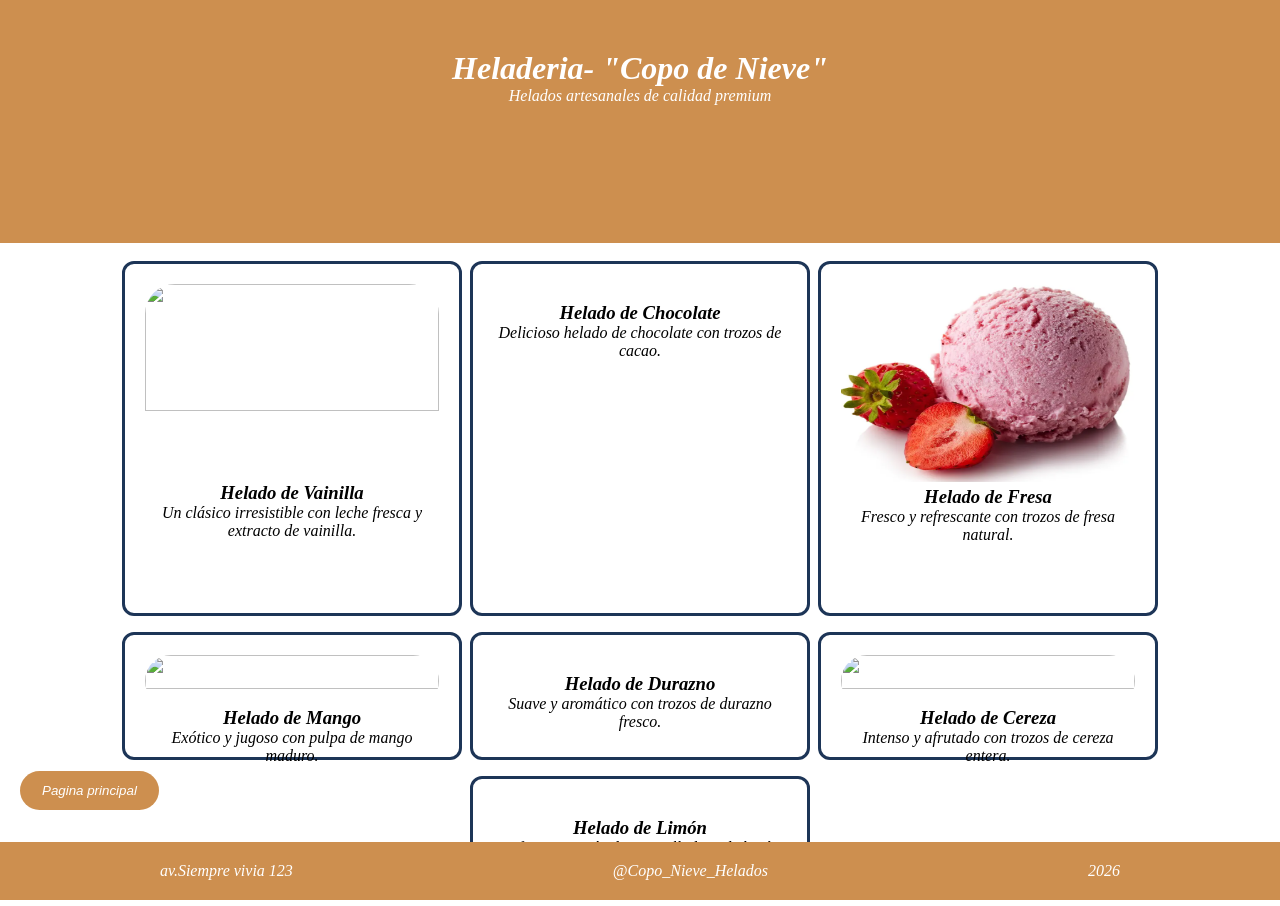
==== productos.html @ 20257e0b "primer commit" ====
<!DOCTYPE html>
<html lang="en">
<head>
    <meta charset="UTF-8">
    <meta name="viewport" content="width=device-width, initial-scale=1.0">
    <title>Heladeria-Productos</title>
    <link rel="stylesheet" href="./style.css">
</head>
<body>
    <header class="hero">
        <h1><b>Heladeria- "Copo de Nieve"</b></h1>
        <p>Helados artesanales de calidad premium</p>
    </header>
    <main id="productos">
        <div class="producto">
            <img src="./img/h.vainilla.jpg" alt="" class="grande">
            <h3>Helado de Vainilla</h3>
            <p>Un clásico irresistible con leche fresca y extracto de vainilla.</p>
        </div>
        <div class="producto">
            <img src="./img/h.chocolate.webp" alt="">
            <h3>Helado de Chocolate</h3>
            <p>Delicioso helado de chocolate con trozos de cacao.</p>
        </div>
        <div class="producto">
            <img src="./img/h.fresa 2.0.png" alt="" class="grande">
            <h3>Helado de Fresa</h3>
            <p>Fresco y refrescante con trozos de fresa natural.</p>
        </div>
        <div class="producto">
            <img src="./img/h.mango.jpg" alt="" class="grande">
            <h3>Helado de Mango</h3>
            <p>Exótico y jugoso con pulpa de mango maduro.</p>
        </div>
        <div class="producto">
            <img src="./img/h.Durazno.avif" alt="">
            <h3>Helado de Durazno</h3>
            <p>Suave y aromático con trozos de durazno fresco.</p>
        </div>
        <div class="producto">
            <img src="./img/h.cereza.jpg" alt="" class="grande">
            <h3>Helado de Cereza</h3>
            <p>Intenso y afrutado con trozos de cereza entera.</p>
        </div>
        <div class="producto">
            <img src="./img/h.Limon.avif" alt="">
            <h3>Helado de Limón</h3>
            <p>Refrescante y ácido con ralladura de limón natural.</p>
        </div>
    </main>
    <button class="btn principal">
        <a href="./index.html">Pagina principal</a>
    </button>
    <footer>
        <p>av.Siempre vivia 123</p>
        <p>@Copo_Nieve_Helados</p>
        <p>2026</p>
    </footer>
</body>
</html>
---- style.css ----
*{
    margin: 0;
    padding: 0;
    box-sizing: border-box;
    font-style: italic;
}
:root{
    --color-fondo: #cd8f4f;
    --color-texto: #FFF;
}
.hero {
    /*background-image: url('./img/WhatsApp\ Image\ 2026-09-27\ at\ 19.45.23.jpeg');*/
    background-size: cover;
    background-position: center;
    background-repeat: no-repeat;
    height: 27vh;
    background-attachment: fixed;
    background-color: var(--color-fondo);
    color: var(--color-texto)       ;
    text-align: center;
    padding: 50px 0;
    margin-bottom: 10px;

}
.links{
    display:flex;
    justify-content: space-around;
    text-decoration: none;
    color: white;
}
footer {
    background-color: var(--color-fondo);
    color: var(--color-texto);
    text-align: center;
    padding: 20px 0;
    display:flex;
    justify-content:space-around;
    
    position: fixed;
    bottom: 0;
    left: 0;
    width: 100%;
}
.btn{
    background-color: var(--color-fondo);
    border-radius: 20px;
    border: 2px solid transparent;
    padding: 10px 20px;
    left: 300px;
}
.btn a{
    text-decoration: none;
    color: white;
}
#formulario form{
    display:flex;
    flex-direction: column;
    align-items: center;
    justify-content: center;
    bottom: 20px;
    top: 20px;
}
#enviar{
    background-color: #8B6B4A;
    color: white;
}
.btn,
.principal{
    display:flex;
    flex-direction: column;
    align-items: center;
    justify-content: center;
    background-color: var(--color-fondo);
    color: white;
    position: fixed;
    bottom: 90px;
    left:20px;
}
#nosotros{
    display:flex;
    flex-direction: column;
    align-items: center;
    justify-content: center;
    position: absolute;
    background-color: var(--color-fondo);
    color: var(--color-texto);
    border-radius: 30px;
    padding: 20px;
    font-style: italic;
    position:fixed;
    bottom: 65px;
    left: 10px;
    right: 10px;
}
#productos{
    display:flex;
    flex-direction: row;
    flex-wrap: wrap;
    justify-content: center;
    padding: 0;
}
.producto{
    background-color: #ffffff;
    width: 340px;
    margin: 8px 4px;
    padding: 20px;
    border: 3px solid #1d3557;
    border-radius: 12px;
    text-align: center;
}
.producto img{
    width: 100%;
    height: auto;
    border-radius: 30px;
    align-items: center;
}
.producto .grande{
    width: 100%;
    height: 64%;
    border-radius: 30px;
    align-items: center;
}
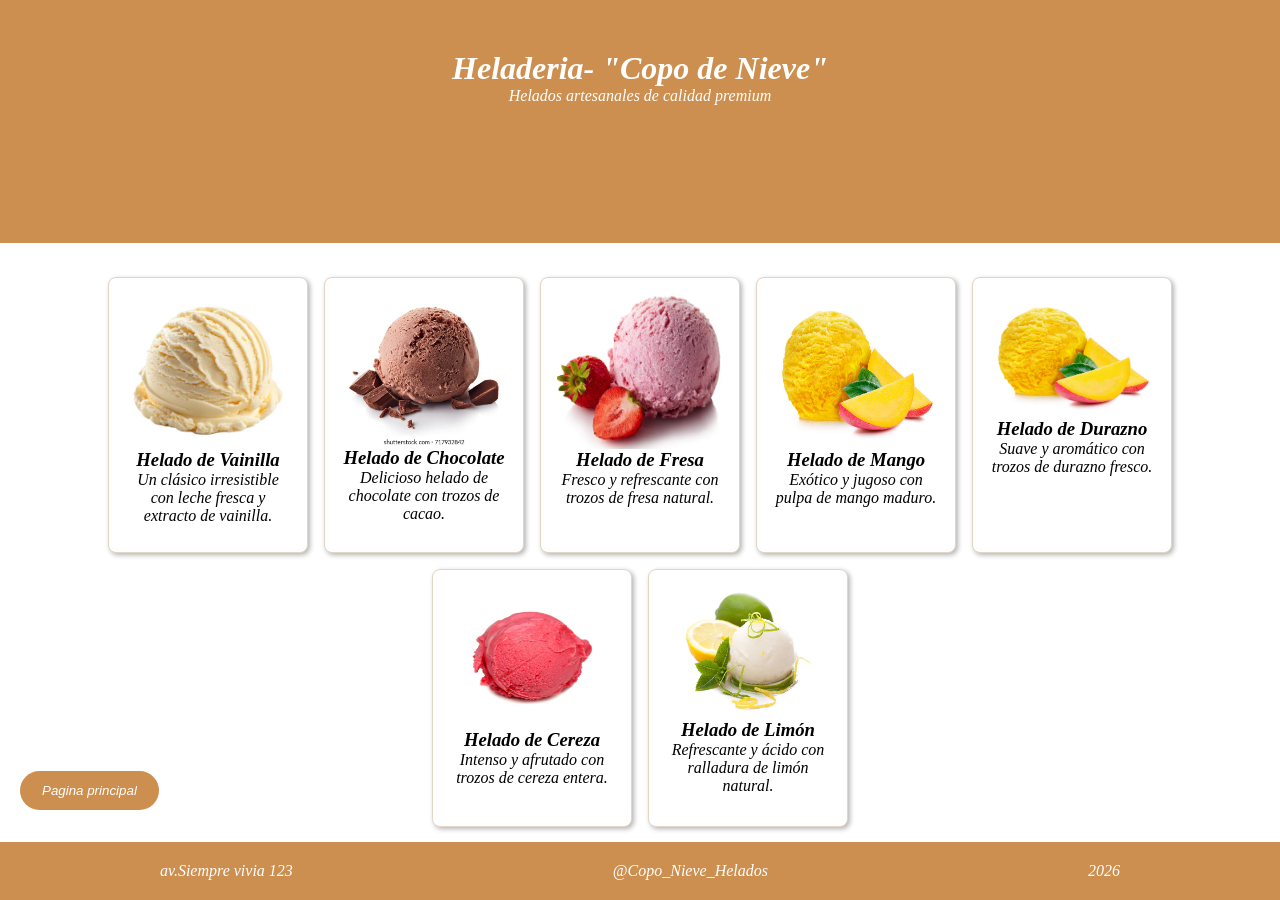
==== commit ec0e82ab: "primer commit" ====
--- a/productos.html
+++ b/productos.html
@@ -11,42 +11,52 @@
         <h1><b>Heladeria- "Copo de Nieve"</b></h1>
         <p>Helados artesanales de calidad premium</p>
     </header>
-    <main id="productos">
-        <div class="producto">
-            <img src="./img/h.vainilla.jpg" alt="" class="grande">
+    <main>
+       <section class="productos">
+
+        <article class="producto">
+            <img src="./img/h.vainilla.avif" alt="" class="grande">
             <h3>Helado de Vainilla</h3>
             <p>Un clásico irresistible con leche fresca y extracto de vainilla.</p>
-        </div>
-        <div class="producto">
+        </article>
+
+        <article class="producto">
             <img src="./img/h.chocolate.webp" alt="">
             <h3>Helado de Chocolate</h3>
             <p>Delicioso helado de chocolate con trozos de cacao.</p>
-        </div>
-        <div class="producto">
-            <img src="./img/h.fresa 2.0.png" alt="" class="grande">
+        </article>
+
+        <article class="producto">
+            <img src="./img//h.fresa 2.0.png" alt="" class="grande">
             <h3>Helado de Fresa</h3>
             <p>Fresco y refrescante con trozos de fresa natural.</p>
-        </div>
-        <div class="producto">
+        </article>
+
+        <article class="producto">
             <img src="./img/h.mango.jpg" alt="" class="grande">
             <h3>Helado de Mango</h3>
             <p>Exótico y jugoso con pulpa de mango maduro.</p>
-        </div>
-        <div class="producto">
-            <img src="./img/h.Durazno.avif" alt="">
+        </article>
+
+        <article class="producto">
+            <img src="./img/h.durazno.webp" alt="">
             <h3>Helado de Durazno</h3>
             <p>Suave y aromático con trozos de durazno fresco.</p>
-        </div>
-        <div class="producto">
+        </article>
+
+        <article class="producto">
             <img src="./img/h.cereza.jpg" alt="" class="grande">
             <h3>Helado de Cereza</h3>
             <p>Intenso y afrutado con trozos de cereza entera.</p>
-        </div>
-        <div class="producto">
-            <img src="./img/h.Limon.avif" alt="">
+        </article>
+
+        <article class="producto">
+            <img src="./img/h.limon.jpg" alt="">
             <h3>Helado de Limón</h3>
             <p>Refrescante y ácido con ralladura de limón natural.</p>
-        </div>
+        </article>
+        
+       </section>
     </main>
     <button class="btn principal">
         <a href="./index.html">Pagina principal</a>
--- a/style.css
+++ b/style.css
@@ -16,17 +16,21 @@
     height: 27vh;
     background-attachment: fixed;
     background-color: var(--color-fondo);
-    color: var(--color-texto)       ;
+    color: var(--color-texto);
     text-align: center;
     padding: 50px 0;
     margin-bottom: 10px;
 
 }
-.links{
+.links a{
     display:flex;
-    justify-content: space-around;
+    justify-content:space-between;
     text-decoration: none;
     color: white;
+    background-color: var(--color-fondo);
+    align-items: center;
+    padding: 10px 20px;
+    gap: 16px;
 }
 footer {
     background-color: var(--color-fondo);
@@ -92,20 +96,23 @@
     left: 10px;
     right: 10px;
 }
-#productos{
-    display:flex;
-    flex-direction: row;
-    flex-wrap: wrap;
-    justify-content: center;
-    padding: 0;
+.productos{
+    display: flex;
+  flex-wrap: wrap;
+  justify-content: center;
+  gap: 16px;
+  padding: 24px;
 }
 .producto{
-    background-color: #ffffff;
-    width: 340px;
-    margin: 8px 4px;
-    padding: 20px;
-    border: 3px solid #1d3557;
-    border-radius: 12px;
+    display: flex;
+    flex-direction: column;
+    align-items: center;
+    background-color: #fff;
+    border: 1px solid #e5d5c5;
+    border-radius: 8px;
+    padding: 16px;
+    width: 200px;
+    box-shadow: 2px 2px 5px rgba(0, 0, 0, 0.3);
     text-align: center;
 }
 .producto img{
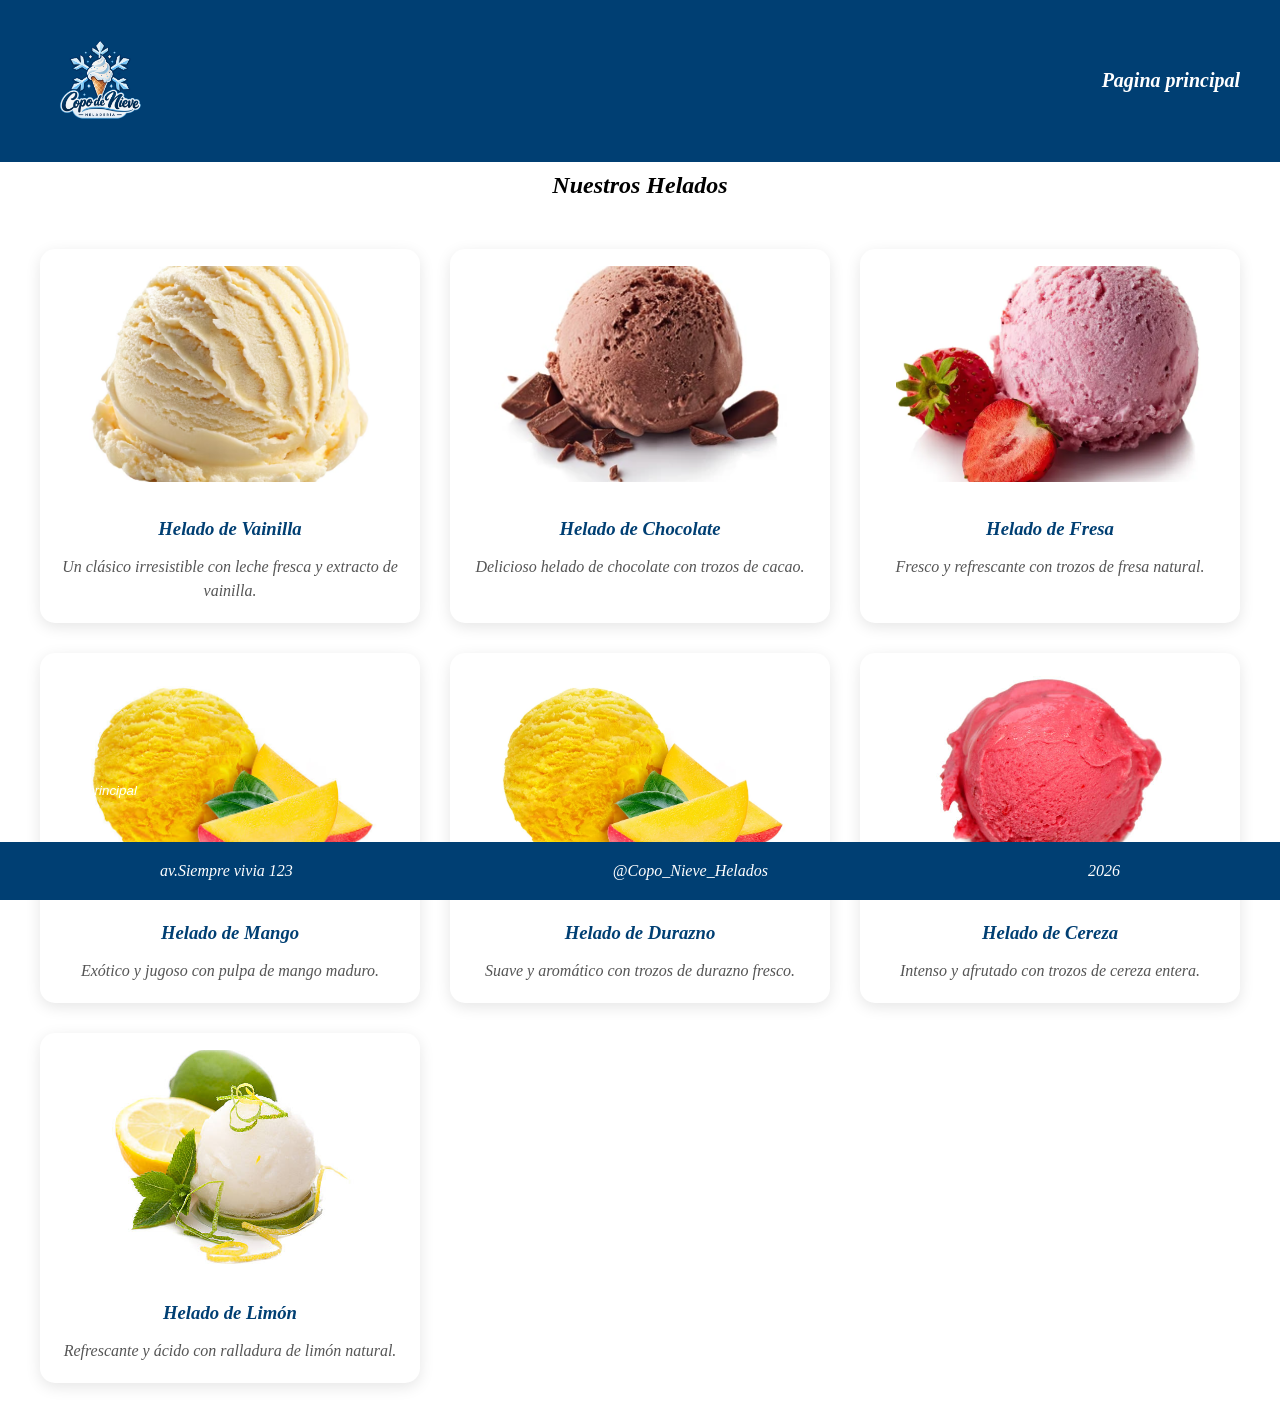
==== commit ac0d00d0: "colores cambiados, links mejorados ..etc" ====
--- a/productos.html
+++ b/productos.html
@@ -1,70 +1,75 @@
-<!DOCTYPE html>
-<html lang="en">
-<head>
-    <meta charset="UTF-8">
-    <meta name="viewport" content="width=device-width, initial-scale=1.0">
-    <title>Heladeria-Productos</title>
-    <link rel="stylesheet" href="./style.css">
-</head>
-<body>
-    <header class="hero">
-        <h1><b>Heladeria- "Copo de Nieve"</b></h1>
-        <p>Helados artesanales de calidad premium</p>
-    </header>
-    <main>
-       <section class="productos">
-
-        <article class="producto">
-            <img src="./img/h.vainilla.avif" alt="" class="grande">
-            <h3>Helado de Vainilla</h3>
-            <p>Un clásico irresistible con leche fresca y extracto de vainilla.</p>
-        </article>
-
-        <article class="producto">
-            <img src="./img/h.chocolate.webp" alt="">
-            <h3>Helado de Chocolate</h3>
-            <p>Delicioso helado de chocolate con trozos de cacao.</p>
-        </article>
-
-        <article class="producto">
-            <img src="./img//h.fresa 2.0.png" alt="" class="grande">
-            <h3>Helado de Fresa</h3>
-            <p>Fresco y refrescante con trozos de fresa natural.</p>
-        </article>
-
-        <article class="producto">
-            <img src="./img/h.mango.jpg" alt="" class="grande">
-            <h3>Helado de Mango</h3>
-            <p>Exótico y jugoso con pulpa de mango maduro.</p>
-        </article>
-
-        <article class="producto">
-            <img src="./img/h.durazno.webp" alt="">
-            <h3>Helado de Durazno</h3>
-            <p>Suave y aromático con trozos de durazno fresco.</p>
-        </article>
-
-        <article class="producto">
-            <img src="./img/h.cereza.jpg" alt="" class="grande">
-            <h3>Helado de Cereza</h3>
-            <p>Intenso y afrutado con trozos de cereza entera.</p>
-        </article>
-
-        <article class="producto">
-            <img src="./img/h.limon.jpg" alt="">
-            <h3>Helado de Limón</h3>
-            <p>Refrescante y ácido con ralladura de limón natural.</p>
-        </article>
-        
-       </section>
-    </main>
-    <button class="btn principal">
-        <a href="./index.html">Pagina principal</a>
-    </button>
-    <footer>
-        <p>av.Siempre vivia 123</p>
-        <p>@Copo_Nieve_Helados</p>
-        <p>2026</p>
-    </footer>
-</body>
+<!DOCTYPE html>
+<html lang="en">
+<head>
+    <meta charset="UTF-8">
+    <meta name="viewport" content="width=device-width, initial-scale=1.0">
+    <title>Heladeria-Productos</title>
+    <link rel="stylesheet" href="./style.css">
+</head>
+<body>
+    <header class="hero">
+        <img src="./img/Logo (2).png" alt="" class="logo">
+        <nav>
+            <ul class="lista">
+                <li><a href="./index.html">Pagina principal</a></li>
+            </ul>
+        </nav>
+    </header>
+    <main>
+        <h2 style="text-align: center; padding: 10px;">Nuestros Helados</h2>
+       <section class="productos">
+
+        <article class="producto">
+            <img src="./img/h.vainilla.avif" alt="" class="grande">
+            <h3>Helado de Vainilla</h3>
+            <p>Un clásico irresistible con leche fresca y extracto de vainilla.</p>
+        </article>
+
+        <article class="producto">
+            <img src="./img/h.chocolate.webp" alt="">
+            <h3>Helado de Chocolate</h3>
+            <p>Delicioso helado de chocolate con trozos de cacao.</p>
+        </article>
+
+        <article class="producto">
+            <img src="./img//h.fresa 2.0.png" alt="" class="grande">
+            <h3>Helado de Fresa</h3>
+            <p>Fresco y refrescante con trozos de fresa natural.</p>
+        </article>
+
+        <article class="producto">
+            <img src="./img/h.mango.jpg" alt="" class="grande">
+            <h3>Helado de Mango</h3>
+            <p>Exótico y jugoso con pulpa de mango maduro.</p>
+        </article>
+
+        <article class="producto">
+            <img src="./img/h.durazno.webp" alt="">
+            <h3>Helado de Durazno</h3>
+            <p>Suave y aromático con trozos de durazno fresco.</p>
+        </article>
+
+        <article class="producto">
+            <img src="./img/h.cereza.jpg" alt="" class="grande">
+            <h3>Helado de Cereza</h3>
+            <p>Intenso y afrutado con trozos de cereza entera.</p>
+        </article>
+
+        <article class="producto">
+            <img src="./img/h.limon.jpg" alt="">
+            <h3>Helado de Limón</h3>
+            <p>Refrescante y ácido con ralladura de limón natural.</p>
+        </article>
+        
+       </section>
+    </main>
+    <button class="btn principal">
+        <a href="./index.html">Pagina principal</a>
+    </button>
+    <footer>
+        <p>av.Siempre vivia 123</p>
+        <p>@Copo_Nieve_Helados</p>
+        <p>2026</p>
+    </footer>
+</body>
 </html>
--- a/style.css
+++ b/style.css
@@ -1,129 +1,266 @@
-*{
-    margin: 0;
-    padding: 0;
-    box-sizing: border-box;
-    font-style: italic;
-}
-:root{
-    --color-fondo: #cd8f4f;
-    --color-texto: #FFF;
-}
-.hero {
-    /*background-image: url('./img/WhatsApp\ Image\ 2026-09-27\ at\ 19.45.23.jpeg');*/
-    background-size: cover;
-    background-position: center;
-    background-repeat: no-repeat;
-    height: 27vh;
-    background-attachment: fixed;
-    background-color: var(--color-fondo);
-    color: var(--color-texto);
-    text-align: center;
-    padding: 50px 0;
-    margin-bottom: 10px;
-
-}
-.links a{
-    display:flex;
-    justify-content:space-between;
-    text-decoration: none;
-    color: white;
-    background-color: var(--color-fondo);
-    align-items: center;
-    padding: 10px 20px;
-    gap: 16px;
-}
-footer {
-    background-color: var(--color-fondo);
-    color: var(--color-texto);
-    text-align: center;
-    padding: 20px 0;
-    display:flex;
-    justify-content:space-around;
-    
-    position: fixed;
-    bottom: 0;
-    left: 0;
-    width: 100%;
-}
-.btn{
-    background-color: var(--color-fondo);
-    border-radius: 20px;
-    border: 2px solid transparent;
-    padding: 10px 20px;
-    left: 300px;
-}
-.btn a{
-    text-decoration: none;
-    color: white;
-}
-#formulario form{
-    display:flex;
-    flex-direction: column;
-    align-items: center;
-    justify-content: center;
-    bottom: 20px;
-    top: 20px;
-}
-#enviar{
-    background-color: #8B6B4A;
-    color: white;
-}
-.btn,
-.principal{
-    display:flex;
-    flex-direction: column;
-    align-items: center;
-    justify-content: center;
-    background-color: var(--color-fondo);
-    color: white;
-    position: fixed;
-    bottom: 90px;
-    left:20px;
-}
-#nosotros{
-    display:flex;
-    flex-direction: column;
-    align-items: center;
-    justify-content: center;
-    position: absolute;
-    background-color: var(--color-fondo);
-    color: var(--color-texto);
-    border-radius: 30px;
-    padding: 20px;
-    font-style: italic;
-    position:fixed;
-    bottom: 65px;
-    left: 10px;
-    right: 10px;
-}
-.productos{
-    display: flex;
-  flex-wrap: wrap;
-  justify-content: center;
-  gap: 16px;
-  padding: 24px;
-}
-.producto{
-    display: flex;
-    flex-direction: column;
-    align-items: center;
-    background-color: #fff;
-    border: 1px solid #e5d5c5;
-    border-radius: 8px;
-    padding: 16px;
-    width: 200px;
-    box-shadow: 2px 2px 5px rgba(0, 0, 0, 0.3);
-    text-align: center;
-}
-.producto img{
-    width: 100%;
-    height: auto;
-    border-radius: 30px;
-    align-items: center;
-}
-.producto .grande{
-    width: 100%;
-    height: 64%;
-    border-radius: 30px;
-    align-items: center;
-}+*{
+    margin: 0;
+    padding: 0;
+    box-sizing: border-box;
+    font-style: italic;
+}
+body{
+    margin: 0;
+    padding: 0;
+    min-height: 100vh;
+}
+:root{
+    --azul-principal: #003F73;
+    --azul-secundario: #1E73A8;
+    --celeste: #74B9E0;
+    --blanco: #FFFFFF;
+    --crema: #F7F3ED;
+    --gris-claro: #EDF4F8;
+    --texto: #2C3E50;
+}
+.links{
+    width: 100%;
+    padding: 4px;
+    border-bottom: 2px solid var();
+    background-color: var(--color-fondo);
+    box-sizing: border-box;
+
+}
+ul{
+    width: 100%;
+    display: flex;
+    justify-content: space-evenly;
+    align-items: center;
+    list-style: none;
+    padding: 0;
+}
+a {
+  text-decoration: none;
+  color: white;
+  position: relative;
+}
+img{
+    width: 100px;
+    max-width: 90%;
+    height: auto;
+    padding: 17px;
+}
+.hero{
+    width: 100%;
+    padding: 20px 40px;
+    border-bottom: 2px solid var(--azul-principal);
+    background-color: var(--azul-principal);
+    box-sizing: border-box;
+
+    display: flex;
+    justify-content: space-between;
+    align-items: center;
+
+    color: var(--blanco);
+    font-size: 20px;
+
+    
+    position: sticky;
+    top: 0;
+    z-index: 1000;
+}
+
+.lista{
+    display: flex;
+    gap: 40px;
+    list-style: none;
+    margin: 0;
+    padding: 0;
+}
+.lista a{
+    color: var(--blanco);
+    text-decoration: none;
+    font-weight: 600;
+    transition: color 0.3s ease;
+}
+footer {
+    background-color: var(--azul-principal);
+    color: var(--blanco);
+    text-align: center;
+    padding: 20px 0;
+    display:flex;
+    justify-content:space-around;
+    
+    position: fixed;
+    bottom: 0;
+    left: 0;
+    width: 100%;
+}
+.btn{
+    background-color: var(--color-fondo);
+    border-radius: 20px;
+    border: 2px solid transparent;
+    padding: 10px 20px;
+    left: 300px;
+}
+.btn a{
+    text-decoration: none;
+    color: white;
+}
+#formulario{
+    border: 2px solid var(--azul-secundario);
+    border-radius: 10px;
+    text-align: center;
+    justify-content: space-between;
+    margin: 20px auto;
+    display: flex;
+    position: relative;
+    flex-direction: column;
+    bottom: 0;
+    width: 355px;
+}
+#formulario form{
+    display:flex;
+    flex-direction: column;
+    align-items: center;
+    justify-content: center;
+    bottom: 20px;
+    top: 20px;
+}
+#enviar{
+    background-color: var(--azul-secundario);
+    color: white;
+}
+.btn,
+.principal{
+    display:flex;
+    flex-direction: column;
+    align-items: center;
+    justify-content: center;
+    background-color: var(--color-fondo);
+    color: white;
+    position: fixed;
+    bottom: 90px;
+    left:20px;
+}
+.nosotros{
+    max-width: 900px;
+    margin: 80px auto;
+    padding: 40px;
+    text-align: center;
+    background-color: var(--azul-secundario);
+    border-radius: 20px;
+}
+
+.nosotros h2{
+    color: var(--gris-claro);
+    font-size: 2.5rem;
+    margin-bottom: 20px;
+}
+
+.nosotros p{
+    color: var(--blanco);
+    font-size: 1.1rem;
+    line-height: 1.8;
+}
+/*
+.productos{/*
+    display: flex;
+  flex-wrap: wrap;
+  justify-content: center;
+  gap: 16px;
+  padding: 50px;
+  
+  display: flex;
+  flex-wrap: wrap;
+  gap: 16px;
+  padding: 0 24px 24px;
+}
+.producto{
+    display: flex;
+    flex-direction: column;
+    align-items: center;
+    background-color: #fff;
+    border: 1px solid #e5d5c5;
+    border-radius: 8px;
+    padding: 16px;
+    width: 180px;
+    box-shadow: 2px 2px 5px rgba(0, 0, 0, 0.3);
+    text-align: center;
+}
+.producto img{
+    width: 100%;
+    height: auto;
+    border-radius: 30px;
+    align-items: center;
+}
+.producto .grande{
+    width: 100%;
+    height: 64%;
+    border-radius: 30px;
+    align-items: center;
+}*/
+.productos{
+    display: grid;
+    grid-template-columns: repeat(auto-fit, minmax(280px, 1fr));
+    gap: 30px;
+    padding: 40px;
+    max-width: 1400px;
+    margin: 0 auto;
+    background-color: var(--blanco);
+}
+.producto{
+    background-color: white;
+    border-radius: 15px;
+    overflow: hidden;
+    text-align: center;
+    box-shadow: 0 4px 15px rgba(0,0,0,0.1);
+    transition: transform 0.3s ease, box-shadow 0.3s ease;
+}
+.producto img{
+    width: 100%;
+    height: 250px;
+    object-fit: cover;
+}
+.producto h3{
+    color: var(--azul-principal);
+    margin: 15px 0;
+}
+.producto p{
+    padding: 0 15px 20px;
+    color: #555;
+    line-height: 1.5;
+}
+
+.logo img{
+    transition: transform 0.3s ease;
+}
+.logo{
+    width: 120px;
+    height: auto;
+}
+nav{
+    flex-shrink: 0;
+}
+.nosotros,
+#formulario{
+    margin: 50px auto;
+}
+
+.logo img:hover{
+    transform: scale(1.05);
+}
+a::before {
+  content: "";
+  width: 0%;
+  border-bottom: 2px solid white;
+  position: absolute;
+  bottom: -2px;
+  transition: all 0.3s;
+}
+a:hover::before {
+  width: 100%;
+}
+
+.lista a:hover{
+    color: var(--celeste);
+}
+.producto:hover{
+    transform: translateY(-10px);
+    box-shadow: 0 8px 25px rgba(0,0,0,0.15);
+}
